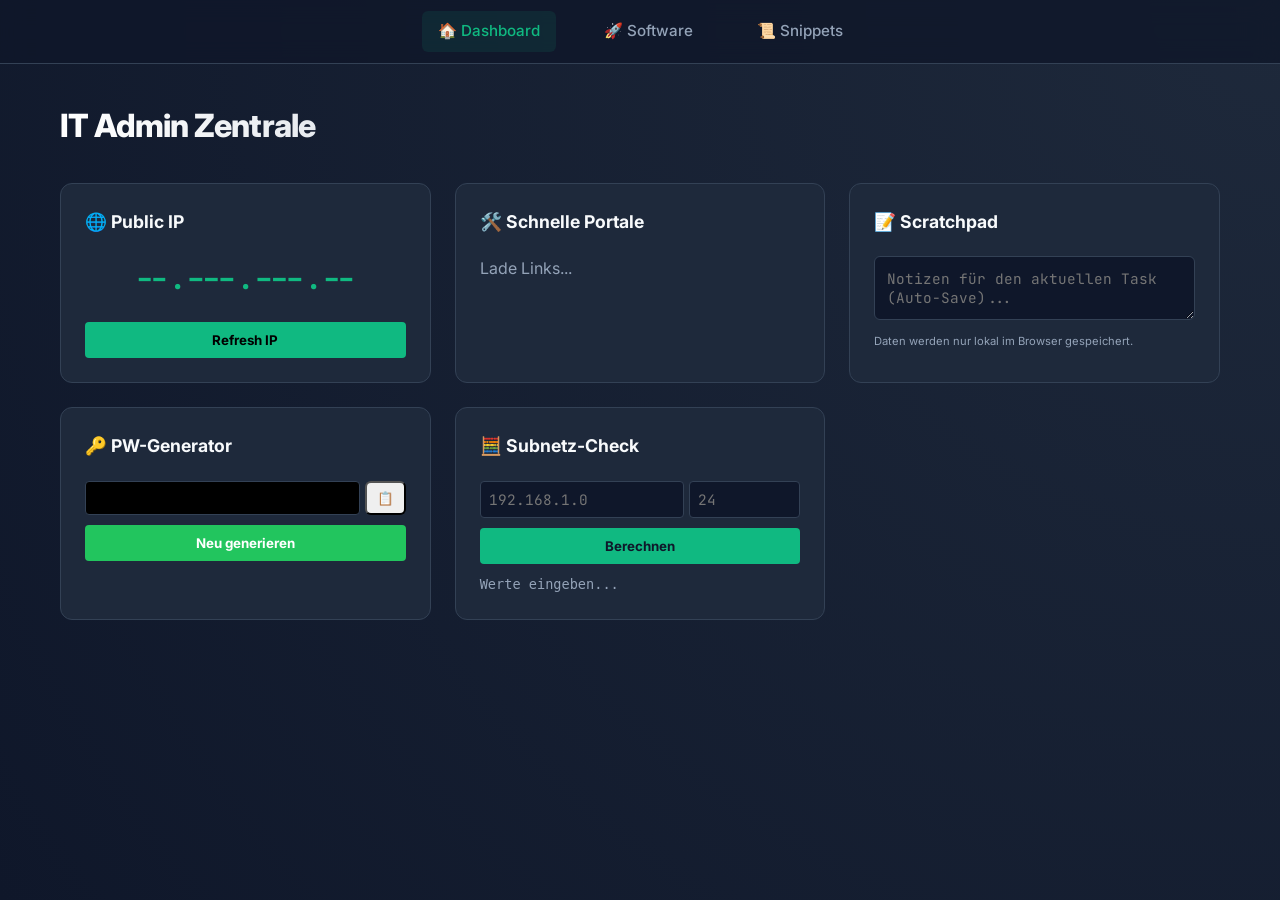
==== index.html @ 4564934d "structure and ui changes" ====
<!DOCTYPE html>
<html lang="de">
<head>
    <meta charset="UTF-8">
    <meta name="viewport" content="width=device-width, initial-scale=1.0">
    <title>Dashboard | codebrib.dev</title>
    <link href="https://fonts.googleapis.com/css2?family=Inter:wght@400;600;800&family=JetBrains+Mono&display=swap" rel="stylesheet">
    <link rel="stylesheet" href="assets/css/style.css">
</head>
<body>
    <div class="container">
        <h1>IT Admin Zentrale</h1>
        
        <div class="grid">
            <div class="card">
                <h2>🌐 Public IP</h2>
                <div id="ip-display" style="font-size: 1.8rem; text-align: center; margin: 20px 0; color: var(--accent); font-family: 'JetBrains Mono', monospace; font-weight: bold;">--.---.---.--</div>
                <button onclick="fetchIP()" style="width:100%; padding:10px; cursor:pointer; background: var(--accent); border:none; border-radius:4px; font-weight:bold;">Refresh IP</button>
            </div>

            <div class="card">
                <h2>🛠️ Schnelle Portale</h2>
                <div id="dashboard-links" class="btn-list">
                    <p style="color: var(--subtext);">Lade Links...</p>
                </div>
            </div>

            <div class="card">
                <h2>📝 Scratchpad</h2>
                <textarea id="scratchpad" placeholder="Notizen für den aktuellen Task (Auto-Save)..."></textarea>
                <p style="font-size: 0.7rem; color: var(--subtext); margin-top: 5px;">Daten werden nur lokal im Browser gespeichert.</p>
            </div>

            <div class="card">
                <h2>🔑 PW-Generator</h2>
                <div style="display: flex; gap: 5px; margin-bottom: 10px;">
                    <input type="text" id="pw-result" readonly 
                        style="flex-grow: 1; background: #000; color: #0f0; border: 1px solid #334155; padding: 8px; border-radius: 4px; font-family: monospace;">
                    <button class="icon-btn" onclick="copyToClipboard(document.getElementById('pw-result').value)" 
                            style="padding: 0 10px; cursor: pointer;">📋</button>
                </div>
                <button onclick="generatePassword()" 
                        style="width: 100%; padding: 10px; background: var(--success); border: none; border-radius: 4px; color: white; font-weight: bold; cursor: pointer;">
                    Neu generieren
                </button>
            </div>

            <div class="card">
                <h2>🧮 Subnetz-Check</h2>
                <div style="display: flex; gap: 5px; margin-bottom: 10px;">
                    <input type="text" id="sub-ip" placeholder="192.168.1.0" 
                        style="flex: 2; background: #0f172a; color: white; border: 1px solid #334155; padding: 8px; border-radius: 4px;">
                    <input type="number" id="sub-cidr" placeholder="24" min="0" max="32"
                        style="flex: 1; background: #0f172a; color: white; border: 1px solid #334155; padding: 8px; border-radius: 4px;">
                </div>
                <button onclick="calculateSubnet()" 
                        style="width: 100%; padding: 10px; background: var(--accent); border: none; border-radius: 4px; color: var(--bg); font-weight: bold; cursor: pointer;">
                    Berechnen
                </button>
                <div id="sub-result" style="margin-top: 10px; font-size: 0.85rem; font-family: monospace; color: var(--subtext);">
                    Werte eingeben...
                </div>
            </div>
        </div>
    </div>

    <script src="assets/js/navigation.js"></script>
    <script src="assets/js/tools.js"></script>
    <script>
        // Lade Dashboard-spezifische Links
        document.addEventListener('DOMContentLoaded', () => loadLinks('dashboard'));
    </script>
</body>
</html>
---- assets/css/style.css ----
:root {
    --bg: #0f172a;
    --card-bg: #1e293b;
    --card-border: #334155;
    --text: #f8fafc;
    --subtext: #94a3b8;
    --accent: #10b981;
    --accent-hover: #34d399;
    --success: #22c55e;
    --danger: #ef4444;
    --nav-bg: rgba(15, 23, 42, 0.8);
    --font-main: 'Inter', -apple-system, BlinkMacSystemFont, "Segoe UI", Roboto, sans-serif;
}

* {
    box-sizing: border-box;
    margin: 0;
    padding: 0;
}

body {
    background-color: var(--bg);
    color: var(--text);
    font-family: var(--font-main);
    line-height: 1.6;
    padding-top: 80px; /* Space for fixed nav */
    background-image: radial-gradient(circle at top right, #1e293b, transparent);
    min-height: 100vh;
}

.container {
    max-width: 1200px;
    margin: 0 auto;
    padding: 20px;
}

h1 {
    font-size: 2rem;
    font-weight: 800;
    margin-bottom: 2rem;
    background: linear-gradient(to right, #fff, var(--subtext));
    -webkit-background-clip: text;
    -webkit-text-fill-color: transparent;
    letter-spacing: -0.025em;
}

/* Navigation */
nav {
    position: fixed;
    top: 0;
    left: 0;
    right: 0;
    height: 64px;
    background: var(--nav-bg);
    backdrop-filter: blur(12px);
    border-bottom: 1px solid var(--card-border);
    display: flex;
    align-items: center;
    justify-content: center;
    gap: 2rem;
    z-index: 1000;
}

nav a {
    color: var(--subtext);
    text-decoration: none;
    font-weight: 500;
    font-size: 0.95rem;
    transition: all 0.2s;
    padding: 0.5rem 1rem;
    border-radius: 6px;
}

nav a:hover {
    color: var(--text);
    background: rgba(255, 255, 255, 0.05);
}

nav a.active {
    color: var(--accent);
    background: rgba(16, 185, 129, 0.1);
}

/* Grid & Cards */
.grid {
    display: grid;
    grid-template-columns: repeat(auto-fill, minmax(320px, 1fr));
    gap: 1.5rem;
}

.card {
    background: var(--card-bg);
    border: 1px solid var(--card-border);
    border-radius: 12px;
    padding: 1.5rem;
    transition: transform 0.2s, border-color 0.2s, box-shadow 0.2s;
}

.card:hover {
    transform: translateY(-4px);
    border-color: var(--accent);
    box-shadow: 0 10px 25px -5px rgba(0, 0, 0, 0.3);
}

.card h2 {
    font-size: 1.1rem;
    margin-bottom: 1.25rem;
    display: flex;
    align-items: center;
    gap: 0.5rem;
    color: var(--text);
}

/* Form Elements */
button {
    font-family: inherit;
    font-weight: 600;
    border-radius: 6px;
    cursor: pointer;
    transition: filter 0.2s;
}

button:active {
    transform: scale(0.98);
}

input, textarea {
    width: 100%;
    background: #0f172a;
    border: 1px solid var(--card-border);
    color: white;
    padding: 0.75rem;
    border-radius: 6px;
    font-family: 'JetBrains Mono', 'Fira Code', monospace;
    font-size: 0.9rem;
}

input:focus {
    outline: none;
    border-color: var(--accent);
}

/* Snippets Specific */
code {
    display: block;
    background: #000;
    color: var(--accent);
    padding: 1rem;
    border-radius: 8px;
    font-family: 'JetBrains Mono', monospace;
    font-size: 0.85rem;
    cursor: pointer;
    position: relative;
    border: 1px solid #1e293b;
    overflow-x: auto;
}

code:hover {
    background: #0a0a0a;
}

/* Tags */
.btn-list a {
    display: block;
    padding: 0.75rem;
    background: #1e293b;
    border: 1px solid var(--card-border);
    margin-bottom: 0.5rem;
    border-radius: 6px;
    color: var(--text);
    text-decoration: none;
    font-size: 0.9rem;
    transition: all 0.2s;
}

.btn-list a:hover {
    background: var(--accent);
    color: var(--bg);
    font-weight: bold;
}
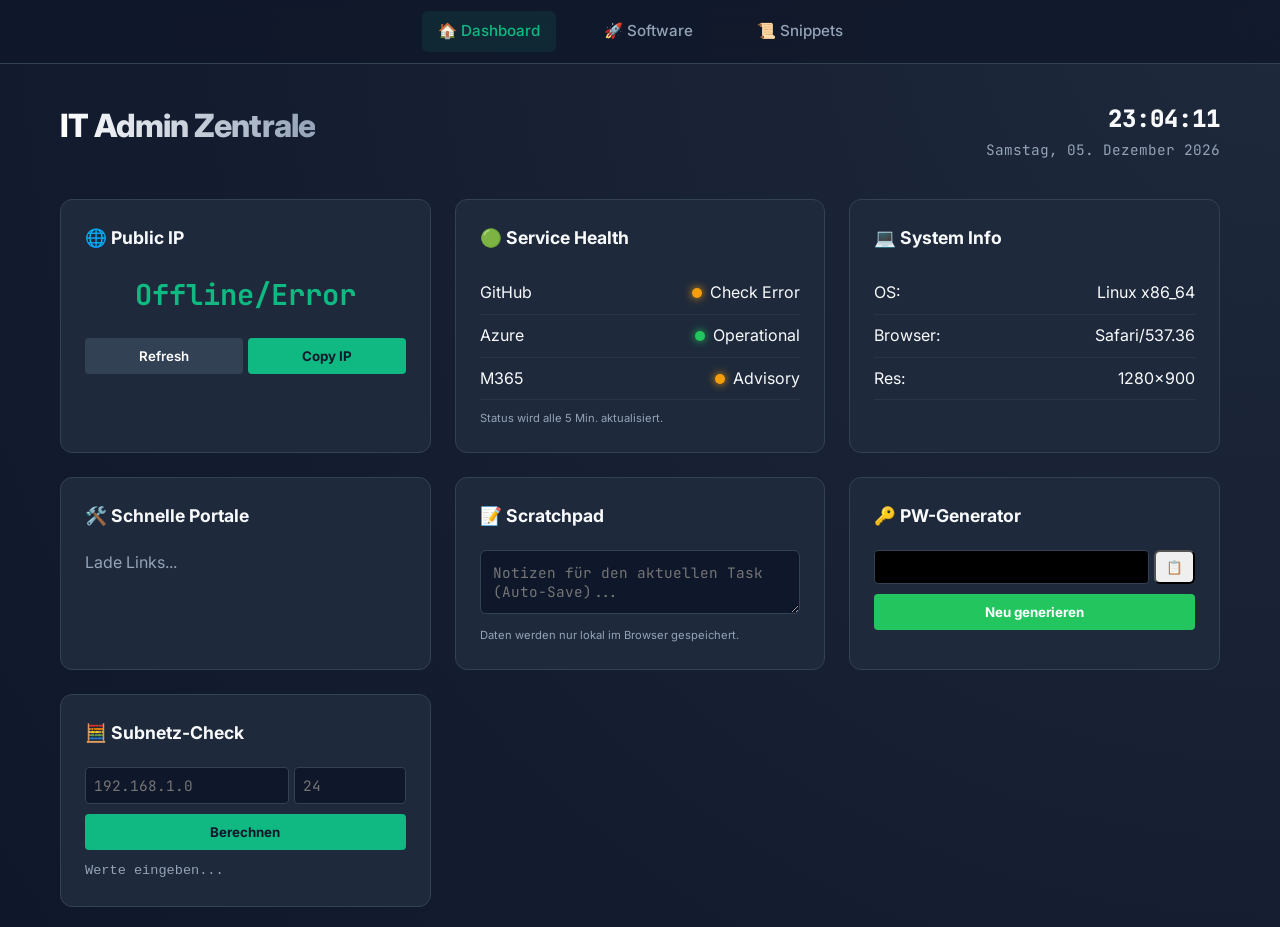
==== commit 33a86ff5: "dashboard more cards and service changes" ====
--- a/index.html
+++ b/index.html
@@ -9,13 +9,39 @@
 </head>
 <body>
     <div class="container">
-        <h1>IT Admin Zentrale</h1>
+        <div class="header-area">
+            <h1>IT Admin Zentrale</h1>
+            <div class="clock-container">
+                <div id="current-time">00:00:00</div>
+                <div id="current-date">Lade Datum...</div>
+            </div>
+        </div>
         
         <div class="grid">
             <div class="card">
                 <h2>🌐 Public IP</h2>
                 <div id="ip-display" style="font-size: 1.8rem; text-align: center; margin: 20px 0; color: var(--accent); font-family: 'JetBrains Mono', monospace; font-weight: bold;">--.---.---.--</div>
-                <button onclick="fetchIP()" style="width:100%; padding:10px; cursor:pointer; background: var(--accent); border:none; border-radius:4px; font-weight:bold;">Refresh IP</button>
+                <div style="display: flex; gap: 5px;">
+                    <button onclick="fetchIP()" style="flex: 1; padding:10px; background: var(--card-border); border:none; border-radius:4px; color: white;">Refresh</button>
+                    <button onclick="copyToClipboard(document.getElementById('ip-display').innerText, event)" style="flex: 1; padding:10px; background: var(--accent); border:none; border-radius:4px; color: var(--bg); font-weight: bold;">Copy IP</button>
+                </div>
+            </div>
+
+            <div class="card">
+                <h2>🟢 Service Health</h2>
+                <div class="status-list">
+                    <div class="status-item"><span>GitHub</span> <span id="github-status"><span class="status-dot online"></span>Operational</span></div>
+                    <div class="status-item"><span>Azure</span> <span><span class="status-dot online"></span>Operational</span></div>
+                    <div class="status-item"><span>M365</span> <span><span class="status-dot warning"></span>Advisory</span></div>
+                </div>
+                <p style="font-size: 0.7rem; color: var(--subtext); margin-top: 10px;">Status wird alle 5 Min. aktualisiert.</p>
+            </div>
+
+            <div class="card">
+                <h2>💻 System Info</h2>
+                <div id="system-info">
+                    <p style="color: var(--subtext);">Erkenne Umgebung...</p>
+                </div>
             </div>
 
             <div class="card">
--- a/assets/css/style.css
+++ b/assets/css/style.css
@@ -44,6 +44,29 @@
     letter-spacing: -0.025em;
 }
 
+.header-area {
+    display: flex;
+    justify-content: space-between;
+    align-items: flex-start;
+    margin-bottom: 1rem;
+}
+
+.clock-container {
+    text-align: right;
+    font-family: 'JetBrains Mono', monospace;
+}
+
+#current-time {
+    font-size: 1.5rem;
+    font-weight: 800;
+    color: var(--text);
+}
+
+#current-date {
+    color: var(--subtext);
+    font-size: 0.9rem;
+}
+
 /* Navigation */
 nav {
     position: fixed;
@@ -138,6 +161,48 @@
 input:focus {
     outline: none;
     border-color: var(--accent);
+}
+
+/* Status Indicators */
+.status-item {
+    display: flex;
+    justify-content: space-between;
+    padding: 8px 0;
+    border-bottom: 1px solid rgba(255,255,255,0.05);
+}
+
+.status-dot {
+    height: 10px;
+    width: 10px;
+    border-radius: 50%;
+    display: inline-block;
+    margin-right: 8px;
+}
+.online { background-color: var(--success); box-shadow: 0 0 8px var(--success); }
+.warning { background-color: #f59e0b; box-shadow: 0 0 8px #f59e0b; }
+
+/* Search Input Specific */
+.search-input {
+    margin-bottom: 1.5rem;
+    padding: 0.85rem 1rem; /* Slightly larger padding */
+    font-size: 1rem;
+    border-radius: 8px;
+    background: var(--card-bg); /* Match card background */
+    border-color: var(--card-border);
+    color: var(--text);
+}
+.search-input::placeholder {
+    color: var(--subtext);
+}
+
+.category-header {
+    grid-column: 1 / -1;
+    font-size: 1.4rem;
+    color: var(--accent);
+    margin-top: 2rem;
+    margin-bottom: 0.5rem;
+    border-bottom: 1px solid var(--card-border);
+    padding-bottom: 0.5rem;
 }
 
 /* Snippets Specific */
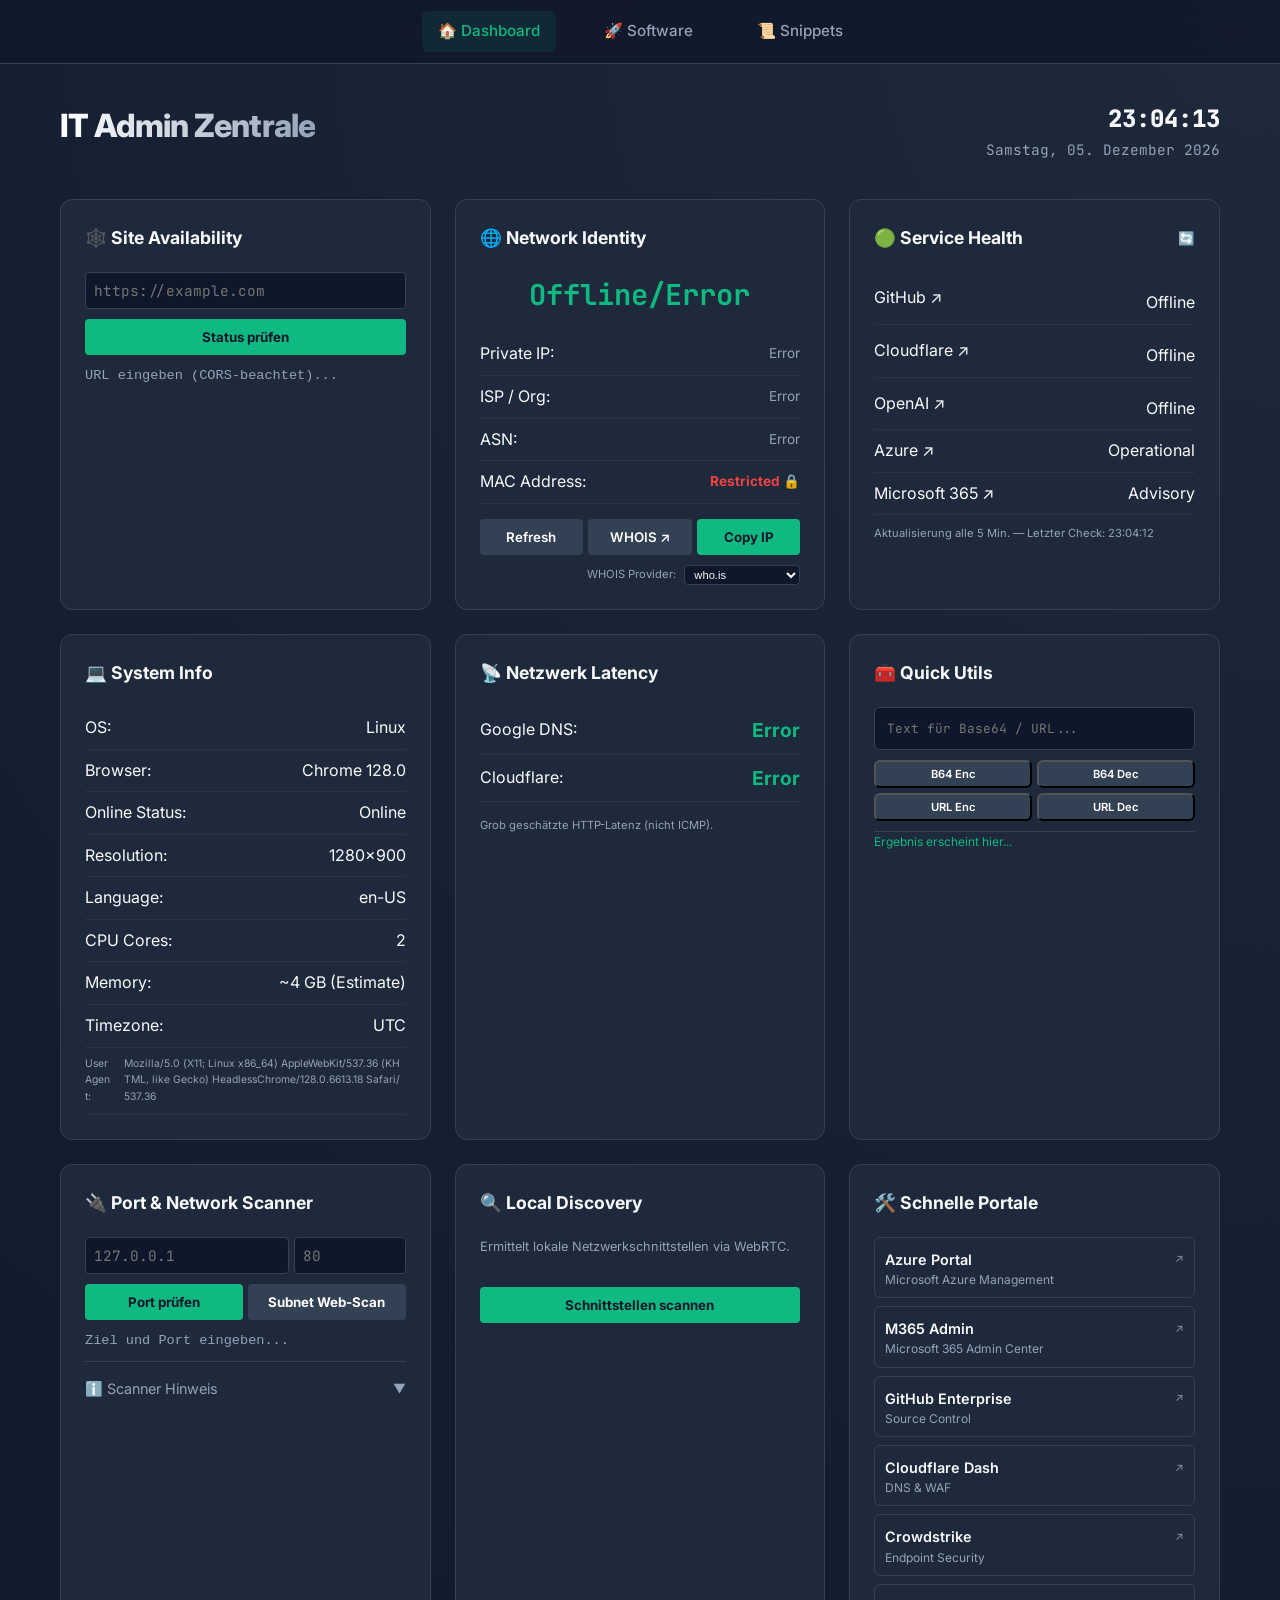
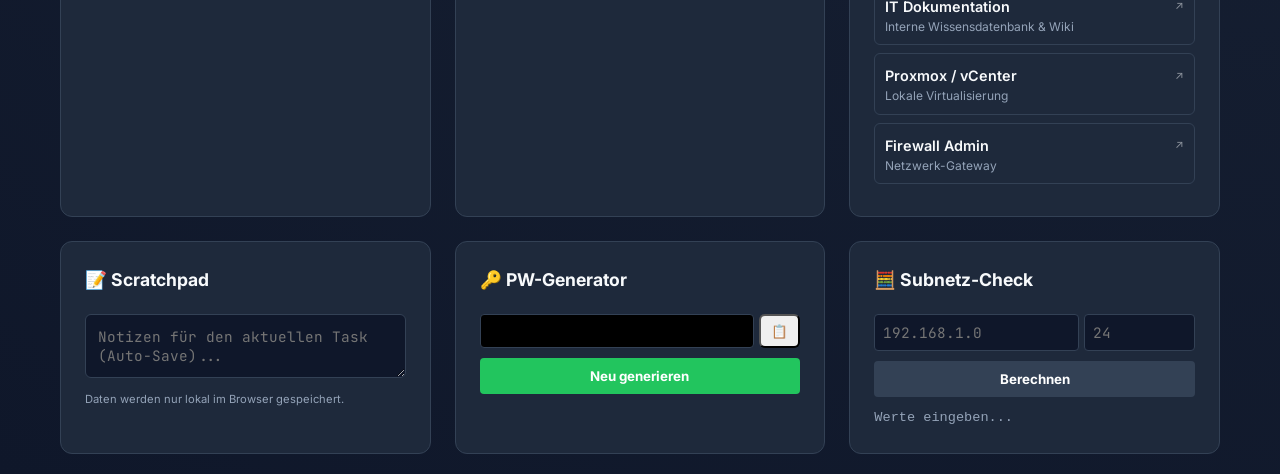
==== commit 75d88857: "more adds" ====
--- a/index.html
+++ b/index.html
@@ -19,22 +19,61 @@
         
         <div class="grid">
             <div class="card">
-                <h2>🌐 Public IP</h2>
-                <div id="ip-display" style="font-size: 1.8rem; text-align: center; margin: 20px 0; color: var(--accent); font-family: 'JetBrains Mono', monospace; font-weight: bold;">--.---.---.--</div>
+                <h2>🕸️ Site Availability</h2>
+                <div style="display: flex; gap: 5px; margin-bottom: 10px;">
+                    <input type="text" id="site-url" placeholder="https://example.com" 
+                        style="flex-grow: 1; background: #0f172a; color: white; border: 1px solid #334155; padding: 8px; border-radius: 4px;">
+                </div>
+                <button onclick="checkSiteStatus()" 
+                        style="width: 100%; padding: 10px; background: var(--accent); border: none; border-radius: 4px; color: var(--bg); font-weight: bold; cursor: pointer;">
+                    Status prüfen
+                </button>
+                <div id="site-result" style="margin-top: 10px; font-size: 0.85rem; font-family: monospace; color: var(--subtext);">
+                    URL eingeben (CORS-beachtet)...
+                </div>
+            </div>
+
+            <div class="card">
+                <h2>🌐 Network Identity</h2>
+                <div id="ip-display" style="font-size: 1.8rem; text-align: center; margin: 15px 0; color: var(--accent); font-family: 'JetBrains Mono', monospace; font-weight: bold;">--.---.---.--</div>
+                
+                <div class="status-list" style="margin-bottom: 15px;">
+                    <div class="status-item"><span>Private IP:</span> <span id="ip-local" style="font-size: 0.85rem; color: var(--subtext);">Lade...</span></div>
+                    <div class="status-item"><span>ISP / Org:</span> <span id="ip-isp" style="font-size: 0.85rem; color: var(--subtext);">Lade...</span></div>
+                    <div class="status-item"><span>ASN:</span> <span id="ip-asn" style="font-size: 0.85rem; color: var(--subtext);">Lade...</span></div>
+                    <div class="status-item"><span>MAC Address:</span> <span title="Browser Security: Web-Apps haben keinen Zugriff auf Hardware-MAC-Adressen, um Tracking zu verhindern." style="cursor: help; font-size: 0.85rem; color: var(--danger); font-weight: bold;">Restricted 🔒</span></div>
+                </div>
+
                 <div style="display: flex; gap: 5px;">
-                    <button onclick="fetchIP()" style="flex: 1; padding:10px; background: var(--card-border); border:none; border-radius:4px; color: white;">Refresh</button>
+                    <button onclick="fetchIP()" style="flex: 1; padding:10px; background: var(--card-border); border:none; border-radius:4px; color: white; cursor: pointer;">Refresh</button>
+                    <button id="whois-link" onclick="openWhois()" style="flex: 1; padding:10px; background: var(--card-border); border:none; border-radius:4px; color: white; cursor: pointer;">WHOIS ↗</button>
                     <button onclick="copyToClipboard(document.getElementById('ip-display').innerText, event)" style="flex: 1; padding:10px; background: var(--accent); border:none; border-radius:4px; color: var(--bg); font-weight: bold;">Copy IP</button>
                 </div>
-            </div>
-
-            <div class="card">
-                <h2>🟢 Service Health</h2>
+                <div style="margin-top: 10px; display: flex; justify-content: flex-end; align-items: center; gap: 8px;">
+                    <span style="font-size: 0.7rem; color: var(--subtext);">WHOIS Provider:</span>
+                    <select id="whois-provider" style="background: var(--bg); color: var(--text); border: 1px solid var(--card-border); border-radius: 4px; font-size: 0.7rem; cursor: pointer; padding: 2px 5px;">
+                        <option value="https://who.is/whois-ip/">who.is</option>
+                        <option value="https://ipinfo.io/">ipinfo.io (IP only)</option>
+                    </select>
+                </div>
+            </div>
+
+            <div class="card">
+                <div style="display: flex; justify-content: space-between; align-items: center; margin-bottom: 1.25rem;">
+                    <h2 style="margin-bottom: 0;">🟢 Service Health</h2>
+                    <button onclick="fetchServiceStatus()" class="refresh-btn" title="Refresh Status">🔄</button>
+                </div>
+                <div id="health-progress-container" class="progress-container">
+                    <div id="health-progress-bar" class="progress-bar"></div>
+                </div>
                 <div class="status-list">
-                    <div class="status-item"><span>GitHub</span> <span id="github-status"><span class="status-dot online"></span>Operational</span></div>
-                    <div class="status-item"><span>Azure</span> <span><span class="status-dot online"></span>Operational</span></div>
-                    <div class="status-item"><span>M365</span> <span><span class="status-dot warning"></span>Advisory</span></div>
-                </div>
-                <p style="font-size: 0.7rem; color: var(--subtext); margin-top: 10px;">Status wird alle 5 Min. aktualisiert.</p>
+                    <div class="status-item"><a href="https://www.githubstatus.com/" target="_blank">GitHub ↗</a> <span id="github-status"><span class="status-dot online"></span>Operational</span></div>
+                    <div class="status-item"><a href="https://www.cloudflarestatus.com/" target="_blank">Cloudflare ↗</a> <span id="cloudflare-status"><span class="status-dot online"></span>Operational</span></div>
+                    <div class="status-item"><a href="https://status.openai.com/" target="_blank">OpenAI ↗</a> <span id="openai-status"><span class="status-dot online"></span>Operational</span></div>
+                    <div class="status-item"><a href="https://azure.status.microsoft/" target="_blank">Azure ↗</a> <span><span class="status-dot online"></span>Operational</span></div>
+                    <div class="status-item"><a href="https://status.office.com/" target="_blank">Microsoft 365 ↗</a> <span><span class="status-dot warning"></span>Advisory</span></div>
+                </div>
+                <p style="font-size: 0.7rem; color: var(--subtext); margin-top: 10px;">Aktualisierung alle 5 Min. — Letzter Check: <span id="last-service-check">--:--:--</span></p>
             </div>
 
             <div class="card">
@@ -42,6 +81,74 @@
                 <div id="system-info">
                     <p style="color: var(--subtext);">Erkenne Umgebung...</p>
                 </div>
+            </div>
+
+            <div class="card">
+                <h2>📡 Netzwerk Latency</h2>
+                <div style="text-align: center; margin: 15px 0;">
+                    <div id="ping-google" class="status-item"><span>Google DNS:</span> <span class="latency-value">-- ms</span></div>
+                    <div id="ping-cloudflare" class="status-item"><span>Cloudflare:</span> <span class="latency-value">-- ms</span></div>
+                </div>
+                <p style="font-size: 0.7rem; color: var(--subtext);">Grob geschätzte HTTP-Latenz (nicht ICMP).</p>
+            </div>
+
+            <div class="card">
+                <h2>🧰 Quick Utils</h2>
+                <div class="util-box">
+                    <input type="text" id="util-input" placeholder="Text für Base64 / URL..." style="font-size: 0.8rem;">
+                    <div style="display: grid; grid-template-columns: 1fr 1fr; gap: 5px;">
+                        <button onclick="handleUtil('b64-enc')" style="padding: 5px; background: var(--card-border); color: white; font-size: 0.7rem;">B64 Enc</button>
+                        <button onclick="handleUtil('b64-dec')" style="padding: 5px; background: var(--card-border); color: white; font-size: 0.7rem;">B64 Dec</button>
+                        <button onclick="handleUtil('url-enc')" style="padding: 5px; background: var(--card-border); color: white; font-size: 0.7rem;">URL Enc</button>
+                        <button onclick="handleUtil('url-dec')" style="padding: 5px; background: var(--card-border); color: white; font-size: 0.7rem;">URL Dec</button>
+                    </div>
+                    <div id="util-output" style="font-size: 0.75rem; color: var(--accent); word-break: break-all; min-height: 1.2em; border-top: 1px solid var(--card-border); pt: 5px;">
+                        Ergebnis erscheint hier...
+                    </div>
+                </div>
+            </div>
+
+            <div class="card">
+                <h2>🔌 Port & Network Scanner</h2>
+                <div style="display: flex; gap: 5px; margin-bottom: 10px;">
+                    <input type="text" id="port-ip" placeholder="127.0.0.1" 
+                        style="flex: 2; background: #0f172a; color: white; border: 1px solid #334155; padding: 8px; border-radius: 4px;">
+                    <input type="number" id="port-num" placeholder="80" 
+                        style="flex: 1; background: #0f172a; color: white; border: 1px solid #334155; padding: 8px; border-radius: 4px;">
+                </div>
+                <div style="display: flex; gap: 5px; margin-bottom: 10px;">
+                    <button onclick="checkPort()" 
+                            style="flex: 1; padding: 10px; background: var(--accent); border: none; border-radius: 4px; color: var(--bg); font-weight: bold; cursor: pointer;">
+                        Port prüfen
+                    </button>
+                    <button onclick="scanSubnetForWeb()" 
+                            title="Scant das unten definierte Subnetz auf Port 80/443"
+                            style="flex: 1; padding: 10px; background: var(--card-border); border: none; border-radius: 4px; color: white; font-weight: bold; cursor: pointer;">
+                        Subnet Web-Scan
+                    </button>
+                </div>
+                <div id="port-result" style="font-size: 0.85rem; font-family: monospace; color: var(--subtext);">
+                    Ziel und Port eingeben...
+                </div>
+                <div class="disclaimer-container" style="margin-top: 10px;">
+                    <span class="disclaimer-toggle" onclick="toggleDisclaimer(this)">
+                        <span style="font-size: 0.9rem;">ℹ️ Scanner Hinweis</span> <span class="toggle-arrow">▼</span>
+                    </span>
+                    <div id="scanner-disclaimer-text" class="disclaimer-text">
+                        The Solution: To get a real network scanner, you would ideally run this dashboard locally (e.g., open the index.html file directly in your browser using file:// or run it from a local http:// server). In a local context, the fetch with no-cors logic becomes much more accurate.
+                    </div>
+                </div>
+            </div>
+
+            <div class="card">
+                <h2>🔍 Local Discovery</h2>
+                <div id="local-ip-list" style="margin-bottom: 10px; min-height: 40px;">
+                    <p style="color: var(--subtext); font-size: 0.8rem;">Ermittelt lokale Netzwerkschnittstellen via WebRTC.</p>
+                </div>
+                <button onclick="scanLocalNetwork()" 
+                        style="width: 100%; padding: 10px; background: var(--accent); border: none; border-radius: 4px; color: var(--bg); font-weight: bold; cursor: pointer;">
+                    Schnittstellen scannen
+                </button>
             </div>
 
             <div class="card">
@@ -80,13 +187,14 @@
                         style="flex: 1; background: #0f172a; color: white; border: 1px solid #334155; padding: 8px; border-radius: 4px;">
                 </div>
                 <button onclick="calculateSubnet()" 
-                        style="width: 100%; padding: 10px; background: var(--accent); border: none; border-radius: 4px; color: var(--bg); font-weight: bold; cursor: pointer;">
+                        style="width: 100%; padding: 10px; background: var(--card-border); border: none; border-radius: 4px; color: white; font-weight: bold; cursor: pointer;">
                     Berechnen
                 </button>
                 <div id="sub-result" style="margin-top: 10px; font-size: 0.85rem; font-family: monospace; color: var(--subtext);">
                     Werte eingeben...
                 </div>
             </div>
+            <div id="subnet-scan-results" class="card scan-grid" style="display: none; grid-column: 1 / -1;"></div>
         </div>
     </div>
 
--- a/assets/css/style.css
+++ b/assets/css/style.css
@@ -117,12 +117,17 @@
     border-radius: 12px;
     padding: 1.5rem;
     transition: transform 0.2s, border-color 0.2s, box-shadow 0.2s;
+    max-width: 100%;
+    min-width: 0; /* Important: Prevents content from expanding the card beyond grid width */
+    word-wrap: break-word;
+    overflow-wrap: break-word;
 }
 
 .card:hover {
     transform: translateY(-4px);
     border-color: var(--accent);
     box-shadow: 0 10px 25px -5px rgba(0, 0, 0, 0.3);
+    border-bottom: 1px solid rgba(255,255,255,0.05);
 }
 
 .card h2 {
@@ -167,8 +172,35 @@
 .status-item {
     display: flex;
     justify-content: space-between;
+    align-items: center;
+    gap: 0.75rem;
     padding: 8px 0;
     border-bottom: 1px solid rgba(255,255,255,0.05);
+    min-width: 0;
+}
+
+.status-item a {
+    flex: 1;
+    color: var(--text);
+    text-decoration: none;
+    transition: color 0.2s;
+    white-space: nowrap;
+    overflow: hidden;
+    text-overflow: ellipsis;
+}
+
+.status-item > span[id] {
+    flex: 1;
+    display: flex;
+    flex-direction: column;
+    align-items: flex-end;
+    text-align: right;
+    min-width: 0;
+    overflow: hidden;
+}
+
+.status-item a:hover {
+    color: var(--accent);
 }
 
 .status-dot {
@@ -177,9 +209,44 @@
     border-radius: 50%;
     display: inline-block;
     margin-right: 8px;
-}
-.online { background-color: var(--success); box-shadow: 0 0 8px var(--success); }
-.warning { background-color: #f59e0b; box-shadow: 0 0 8px #f59e0b; }
+    flex-shrink: 0;
+}
+
+.incident-title {
+    font-size: 0.65rem;
+    color: var(--subtext);
+    margin-top: 2px;
+    max-width: 100%;
+    overflow: hidden;
+    text-overflow: ellipsis;
+    white-space: nowrap;
+}
+
+/* Progress Bar */
+.progress-container {
+    height: 2px;
+    width: 100%;
+    background: var(--card-border);
+    margin-bottom: 15px;
+    overflow: hidden;
+    border-radius: 2px;
+    display: none;
+}
+
+.progress-bar {
+    height: 100%;
+    width: 0%;
+    background: var(--accent);
+    transition: width 0.3s ease;
+}
+
+.refresh-btn {
+    background: none;
+    border: none;
+    color: var(--subtext);
+    cursor: pointer;
+    transition: color 0.2s, transform 0.5s;
+}
 
 /* Search Input Specific */
 .search-input {
@@ -193,6 +260,95 @@
 }
 .search-input::placeholder {
     color: var(--subtext);
+}
+
+.latency-value {
+    font-size: 1.2rem;
+    font-weight: bold;
+    color: var(--accent);
+}
+
+.util-box {
+    display: flex;
+    flex-direction: column;
+    gap: 10px;
+}
+
+.copy-btn {
+    background: #1e293b;
+    border: 1px solid var(--card-border);
+    color: var(--text);
+    padding: 0 12px;
+    border-radius: 6px;
+    cursor: pointer;
+    transition: all 0.2s;
+    display: flex;
+    align-items: center;
+    justify-content: center;
+    font-size: 0.9rem;
+}
+
+.copy-btn:hover {
+    background: var(--accent);
+    color: var(--bg);
+}
+
+.disclaimer-container {
+    margin-top: 10px;
+    border-top: 1px solid var(--card-border);
+    padding-top: 10px;
+}
+
+.disclaimer-toggle {
+    cursor: pointer;
+    color: var(--subtext);
+    font-size: 0.8rem;
+    display: flex;
+    align-items: center;
+    justify-content: space-between;
+    padding: 5px 0;
+    transition: color 0.2s;
+}
+
+.disclaimer-toggle:hover {
+    color: var(--text);
+}
+
+.toggle-arrow {
+    display: inline-block;
+    margin-left: 5px;
+    transition: transform 0.2s ease-in-out;
+}
+
+.toggle-arrow.rotated {
+    transform: rotate(180deg);
+}
+
+.disclaimer-text {
+    font-size: 0.7rem;
+    color: var(--subtext);
+    line-height: 1.4;
+    max-height: 0; /* Start hidden */
+    overflow: hidden;
+    transition: max-height 0.3s ease-out, opacity 0.3s ease-out;
+    opacity: 0; /* Start invisible */
+}
+
+.disclaimer-text.expanded {
+    max-height: 200px; /* Sufficient height for the text */
+    opacity: 1;
+}
+
+.scan-grid {
+    display: grid;
+    grid-template-columns: repeat(auto-fill, minmax(60px, 1fr));
+    gap: 4px;
+    margin-top: 10px;
+    max-height: 200px;
+    overflow-y: auto;
+    padding: 5px;
+    background: rgba(0,0,0,0.2);
+    border-radius: 4px;
 }
 
 .category-header {
@@ -225,6 +381,10 @@
 }
 
 /* Tags */
+.btn-list div[style*="display: flex"] {
+    min-width: 0;
+}
+
 .btn-list a {
     display: block;
     padding: 0.75rem;
@@ -236,6 +396,14 @@
     text-decoration: none;
     font-size: 0.9rem;
     transition: all 0.2s;
+    min-width: 0; /* Critical for truncation in flex */
+    overflow: hidden;
+}
+
+.btn-list a span {
+    overflow: hidden;
+    text-overflow: ellipsis;
+    white-space: nowrap;
 }
 
 .btn-list a:hover {
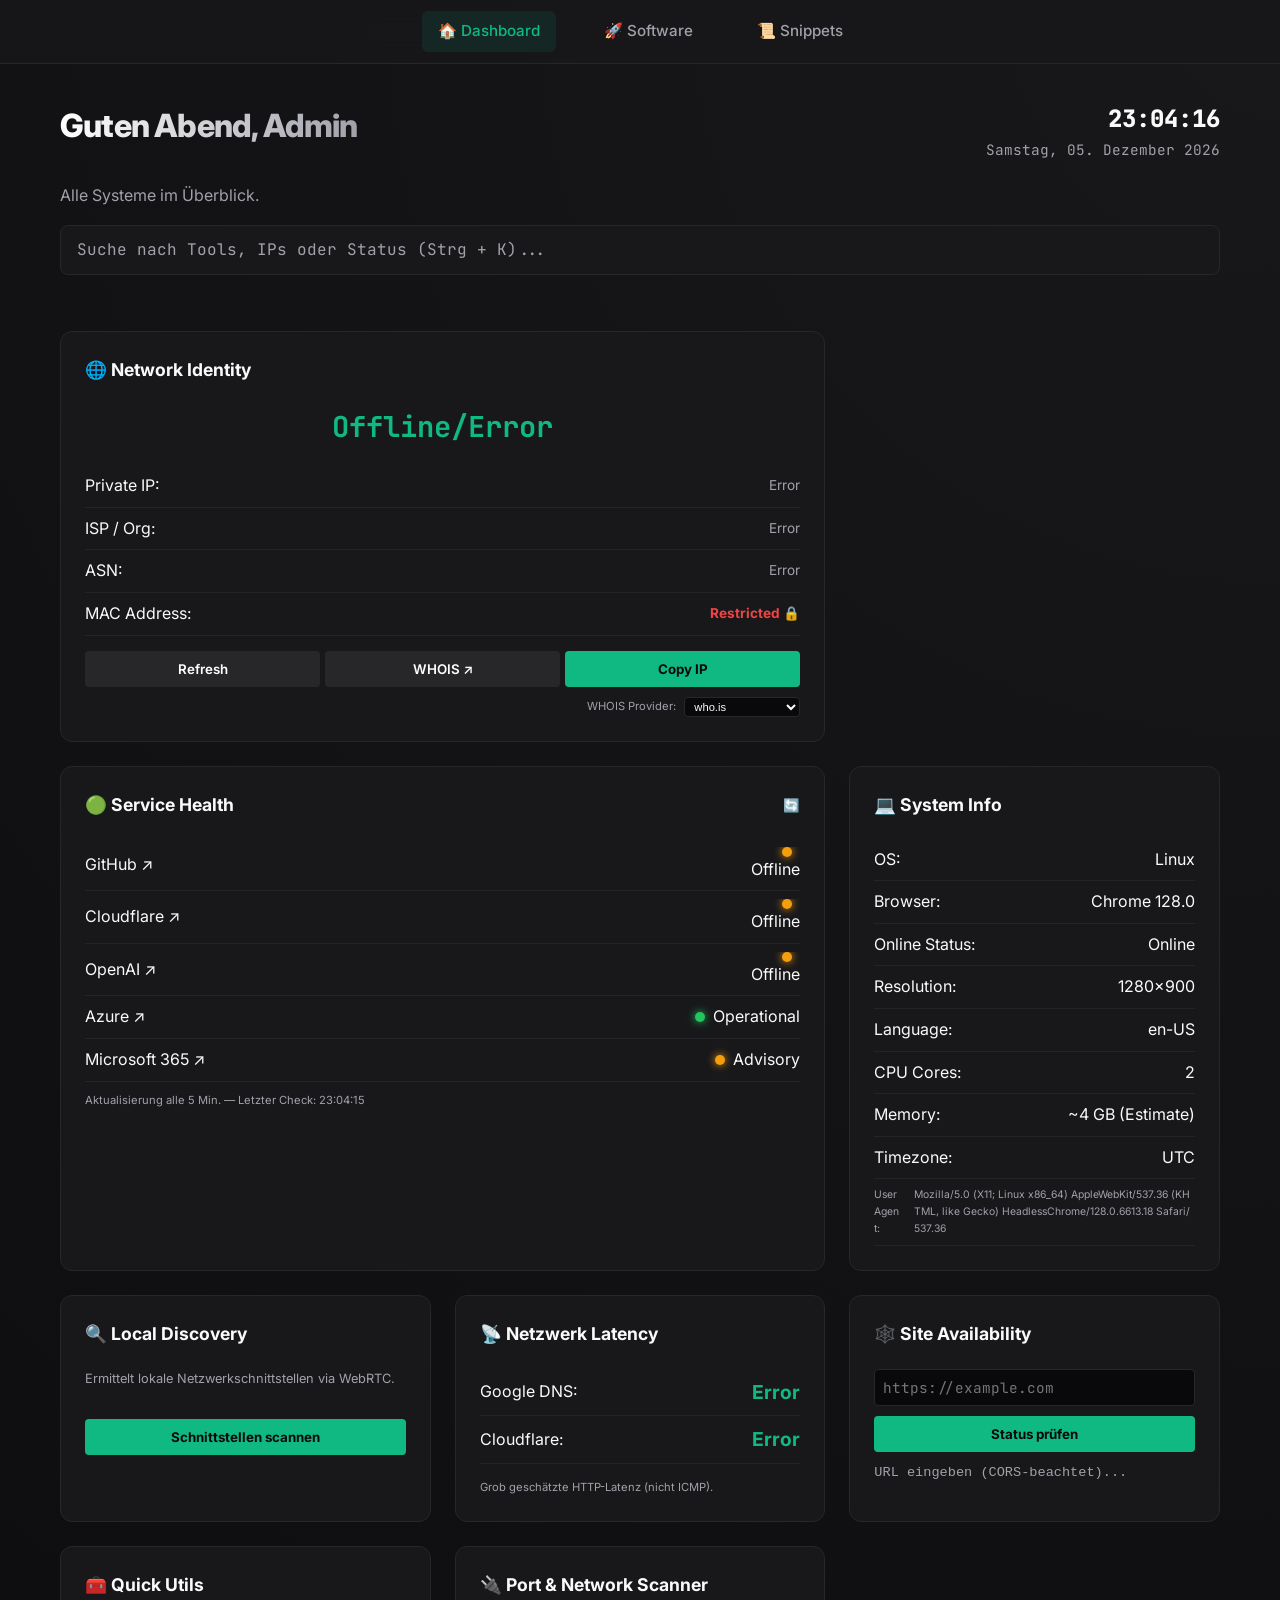
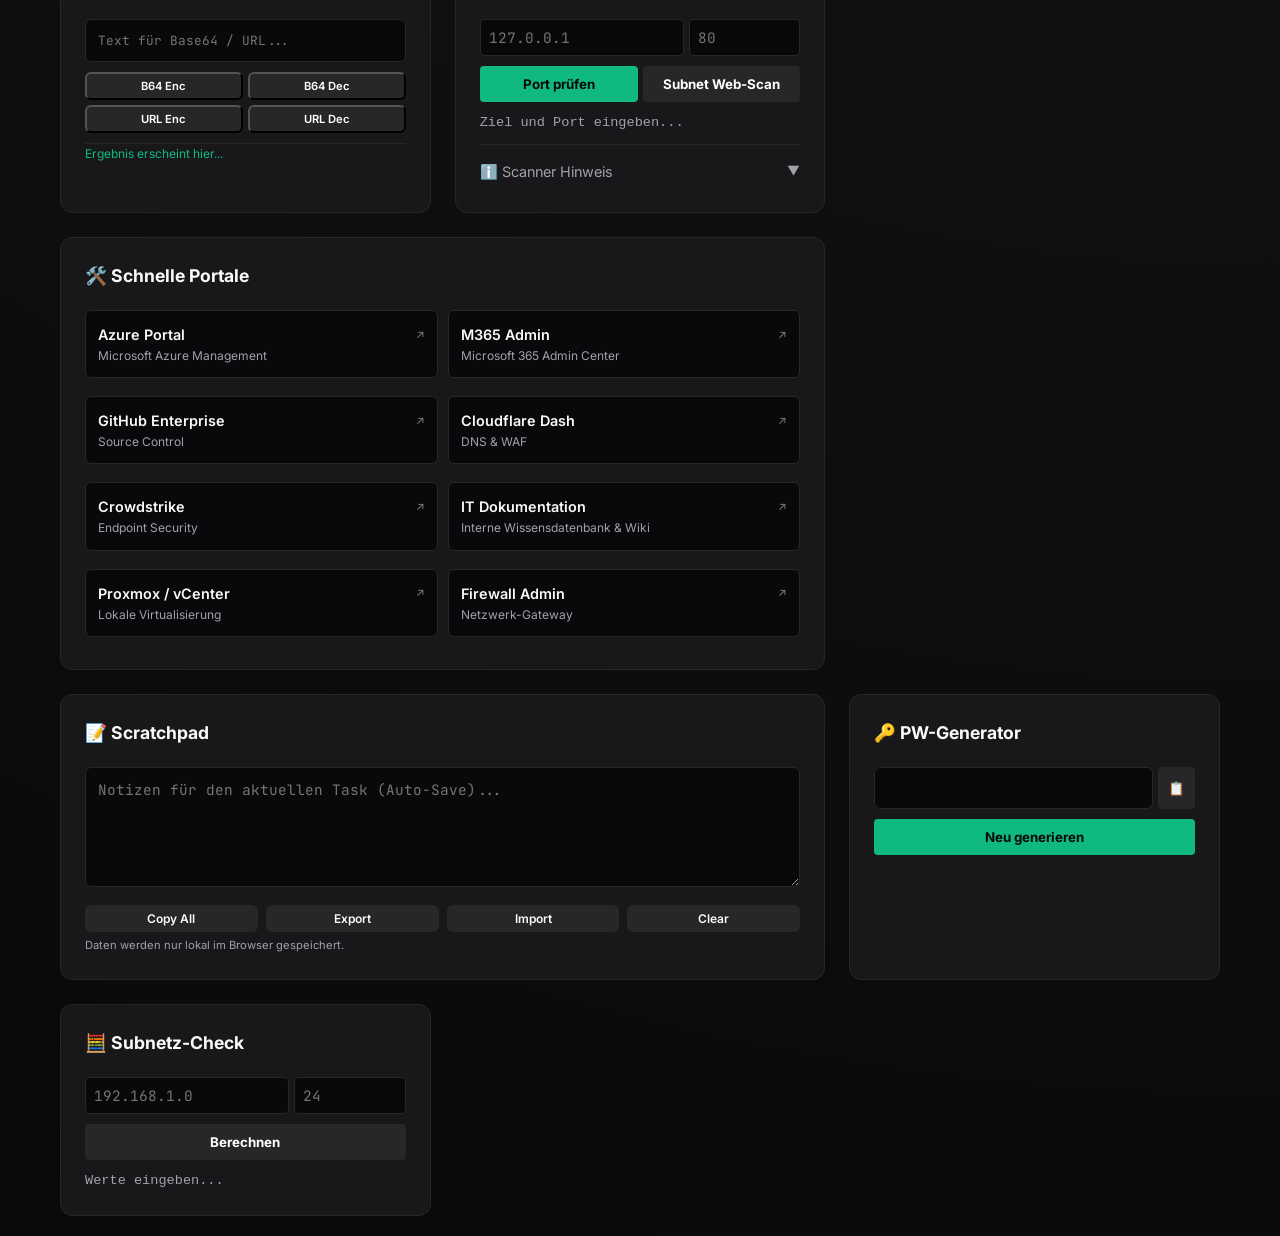
==== commit d675922e: "ui improvements" ====
--- a/index.html
+++ b/index.html
@@ -6,34 +6,62 @@
     <title>Dashboard | codebrib.dev</title>
     <link href="https://fonts.googleapis.com/css2?family=Inter:wght@400;600;800&family=JetBrains+Mono&display=swap" rel="stylesheet">
     <link rel="stylesheet" href="assets/css/style.css">
+    <style>
+        /* Welcome Overlay Styles */
+        #welcome-overlay {
+            position: fixed;
+            top: 0; left: 0; width: 100%; height: 100%;
+            background: var(--bg);
+            display: flex; flex-direction: column; justify-content: center; align-items: center;
+            z-index: 10000;
+            transition: opacity 0.8s cubic-bezier(0.4, 0, 0.2, 1), visibility 0.8s;
+        }
+        #welcome-overlay.hidden {
+            opacity: 0;
+            visibility: hidden;
+        }
+        .loader-brand {
+            font-size: 2.5rem;
+            font-weight: 800;
+            color: var(--accent);
+            margin-bottom: 1rem;
+            letter-spacing: -1px;
+            animation: pulse 2s infinite;
+        }
+        @keyframes pulse {
+            0%, 100% { transform: scale(1); opacity: 1; }
+            50% { transform: scale(1.05); opacity: 0.8; }
+        }
+    </style>
 </head>
 <body>
+    <div id="welcome-overlay">
+        <div class="loader-brand">codecrib.dev</div>
+        <p style="color: var(--subtext); font-size: 0.9rem;">Initialisiere Kontrollzentrum...</p>
+    </div>
+
+    <div id="notification-container"></div>
+
     <div class="container">
         <div class="header-area">
-            <h1>IT Admin Zentrale</h1>
+            <div>
+                <h1 id="welcome-greeting">IT Admin Zentrale</h1>
+                <p style="color: var(--subtext); margin-top: 5px;">Alle Systeme im Überblick.</p>
+            </div>
             <div class="clock-container">
                 <div id="current-time">00:00:00</div>
                 <div id="current-date">Lade Datum...</div>
             </div>
         </div>
         
-        <div class="grid">
-            <div class="card">
-                <h2>🕸️ Site Availability</h2>
-                <div style="display: flex; gap: 5px; margin-bottom: 10px;">
-                    <input type="text" id="site-url" placeholder="https://example.com" 
-                        style="flex-grow: 1; background: #0f172a; color: white; border: 1px solid #334155; padding: 8px; border-radius: 4px;">
-                </div>
-                <button onclick="checkSiteStatus()" 
-                        style="width: 100%; padding: 10px; background: var(--accent); border: none; border-radius: 4px; color: var(--bg); font-weight: bold; cursor: pointer;">
-                    Status prüfen
-                </button>
-                <div id="site-result" style="margin-top: 10px; font-size: 0.85rem; font-family: monospace; color: var(--subtext);">
-                    URL eingeben (CORS-beachtet)...
-                </div>
-            </div>
-
-            <div class="card">
+        <div class="search-container" style="margin-bottom: 2rem;">
+            <input type="text" id="global-search" 
+                   placeholder="Suche nach Tools, IPs oder Status (Strg + K)..." 
+                   oninput="filterDashboard()" class="search-input">
+        </div>
+
+        <div class="grid" id="dashboard-grid">
+            <div class="card hero" data-search-keywords="ip, network, netzwerk, identity, whois, public, private, isp, asn">
                 <h2>🌐 Network Identity</h2>
                 <div id="ip-display" style="font-size: 1.8rem; text-align: center; margin: 15px 0; color: var(--accent); font-family: 'JetBrains Mono', monospace; font-weight: bold;">--.---.---.--</div>
                 
@@ -58,7 +86,7 @@
                 </div>
             </div>
 
-            <div class="card">
+            <div class="card hero" data-search-keywords="status, health, gesundheit, github, cloudflare, openai, azure, microsoft">
                 <div style="display: flex; justify-content: space-between; align-items: center; margin-bottom: 1.25rem;">
                     <h2 style="margin-bottom: 0;">🟢 Service Health</h2>
                     <button onclick="fetchServiceStatus()" class="refresh-btn" title="Refresh Status">🔄</button>
@@ -76,14 +104,25 @@
                 <p style="font-size: 0.7rem; color: var(--subtext); margin-top: 10px;">Aktualisierung alle 5 Min. — Letzter Check: <span id="last-service-check">--:--:--</span></p>
             </div>
 
-            <div class="card">
+            <div class="card" data-search-keywords="system, info, os, browser, resolution, memory, cpu, cores, user agent">
                 <h2>💻 System Info</h2>
                 <div id="system-info">
                     <p style="color: var(--subtext);">Erkenne Umgebung...</p>
                 </div>
             </div>
 
-            <div class="card">
+            <div class="card" data-search-keywords="local, discovery, network, netzwerk, webrtc, ip, interface">
+                <h2>🔍 Local Discovery</h2>
+                <div id="local-ip-list" style="margin-bottom: 10px; min-height: 40px;">
+                    <p style="color: var(--subtext); font-size: 0.8rem;">Ermittelt lokale Netzwerkschnittstellen via WebRTC.</p>
+                </div>
+                <button onclick="scanLocalNetwork()" 
+                        style="width: 100%; padding: 10px; background: var(--accent); border: none; border-radius: 4px; color: var(--bg); font-weight: bold; cursor: pointer;">
+                    Schnittstellen scannen
+                </button>
+            </div>
+
+            <div class="card" data-search-keywords="latency, latenz, ping, google, cloudflare">
                 <h2>📡 Netzwerk Latency</h2>
                 <div style="text-align: center; margin: 15px 0;">
                     <div id="ping-google" class="status-item"><span>Google DNS:</span> <span class="latency-value">-- ms</span></div>
@@ -92,7 +131,22 @@
                 <p style="font-size: 0.7rem; color: var(--subtext);">Grob geschätzte HTTP-Latenz (nicht ICMP).</p>
             </div>
 
-            <div class="card">
+            <div class="card" data-search-keywords="site, website, availability, erreichbarkeit, url, check">
+                <h2>🕸️ Site Availability</h2>
+                <div style="display: flex; gap: 5px; margin-bottom: 10px;">
+                    <input type="text" id="site-url" placeholder="https://example.com" 
+                        style="flex-grow: 1; background: var(--bg); color: white; border: 1px solid var(--card-border); padding: 8px; border-radius: 4px;">
+                </div>
+                <button onclick="checkSiteStatus()" 
+                        style="width: 100%; padding: 10px; background: var(--accent); border: none; border-radius: 4px; color: var(--bg); font-weight: bold; cursor: pointer;">
+                    Status prüfen
+                </button>
+                <div id="site-result" style="margin-top: 10px; font-size: 0.85rem; font-family: monospace; color: var(--subtext);">
+                    URL eingeben (CORS-beachtet)...
+                </div>
+            </div>
+
+            <div class="card" data-search-keywords="utils, utilities, tools, werkzeuge, base64, b64, url, encode, decode">
                 <h2>🧰 Quick Utils</h2>
                 <div class="util-box">
                     <input type="text" id="util-input" placeholder="Text für Base64 / URL..." style="font-size: 0.8rem;">
@@ -108,13 +162,13 @@
                 </div>
             </div>
 
-            <div class="card">
+            <div class="card" data-search-keywords="port, network, scanner, scan, subnet, netzwerk, ip, check">
                 <h2>🔌 Port & Network Scanner</h2>
                 <div style="display: flex; gap: 5px; margin-bottom: 10px;">
                     <input type="text" id="port-ip" placeholder="127.0.0.1" 
-                        style="flex: 2; background: #0f172a; color: white; border: 1px solid #334155; padding: 8px; border-radius: 4px;">
+                        style="flex: 2; background: var(--bg); color: white; border: 1px solid var(--card-border); padding: 8px; border-radius: 4px;">
                     <input type="number" id="port-num" placeholder="80" 
-                        style="flex: 1; background: #0f172a; color: white; border: 1px solid #334155; padding: 8px; border-radius: 4px;">
+                        style="flex: 1; background: var(--bg); color: white; border: 1px solid var(--card-border); padding: 8px; border-radius: 4px;">
                 </div>
                 <div style="display: flex; gap: 5px; margin-bottom: 10px;">
                     <button onclick="checkPort()" 
@@ -140,51 +194,47 @@
                 </div>
             </div>
 
-            <div class="card">
-                <h2>🔍 Local Discovery</h2>
-                <div id="local-ip-list" style="margin-bottom: 10px; min-height: 40px;">
-                    <p style="color: var(--subtext); font-size: 0.8rem;">Ermittelt lokale Netzwerkschnittstellen via WebRTC.</p>
-                </div>
-                <button onclick="scanLocalNetwork()" 
+            <div class="card hero" data-search-keywords="links, portals, portale, dashboard">
+                <h2>🛠️ Schnelle Portale</h2>
+                <div id="dashboard-links" class="btn-list grid-layout">
+                    <p style="color: var(--subtext);">Lade Links...</p>
+                </div>
+            </div>
+
+            <div class="card hero" data-search-keywords="scratchpad, notes, notizen, notepad, text">
+                <h2>📝 Scratchpad</h2>
+                <textarea id="scratchpad" placeholder="Notizen für den aktuellen Task (Auto-Save)..." style="min-height: 120px;"></textarea>
+                <div class="scratchpad-controls">
+                    <button class="scratchpad-btn" onclick="copyToClipboard(document.getElementById('scratchpad').value, event)">Copy All</button>
+                    <button class="scratchpad-btn" onclick="exportScratchpad()">Export</button>
+                    <button class="scratchpad-btn" onclick="document.getElementById('import-file').click()">Import</button>
+                    <input type="file" id="import-file" style="display:none" onchange="importScratchpad(event)">
+                    <button class="scratchpad-btn" onclick="clearScratchpad()">Clear</button>
+                </div>
+                <p style="font-size: 0.7rem; color: var(--subtext); margin-top: 5px;">Daten werden nur lokal im Browser gespeichert.</p>
+            </div>
+
+            <div class="card" data-search-keywords="password, passwort, generator, pw">
+                <h2>🔑 PW-Generator</h2>
+                <div style="display: flex; gap: 5px; margin-bottom: 10px;">
+                    <input type="text" id="pw-result" readonly 
+                        style="flex-grow: 1; color: var(--accent); font-family: monospace;">
+                    <button class="icon-btn" onclick="copyToClipboard(document.getElementById('pw-result').value)" 
+                            style="padding: 0 10px; cursor: pointer; background: var(--card-border); border: none; border-radius: 4px; color: white;">📋</button>
+                </div>
+                <button onclick="generatePassword()" 
                         style="width: 100%; padding: 10px; background: var(--accent); border: none; border-radius: 4px; color: var(--bg); font-weight: bold; cursor: pointer;">
-                    Schnittstellen scannen
-                </button>
-            </div>
-
-            <div class="card">
-                <h2>🛠️ Schnelle Portale</h2>
-                <div id="dashboard-links" class="btn-list">
-                    <p style="color: var(--subtext);">Lade Links...</p>
-                </div>
-            </div>
-
-            <div class="card">
-                <h2>📝 Scratchpad</h2>
-                <textarea id="scratchpad" placeholder="Notizen für den aktuellen Task (Auto-Save)..."></textarea>
-                <p style="font-size: 0.7rem; color: var(--subtext); margin-top: 5px;">Daten werden nur lokal im Browser gespeichert.</p>
-            </div>
-
-            <div class="card">
-                <h2>🔑 PW-Generator</h2>
-                <div style="display: flex; gap: 5px; margin-bottom: 10px;">
-                    <input type="text" id="pw-result" readonly 
-                        style="flex-grow: 1; background: #000; color: #0f0; border: 1px solid #334155; padding: 8px; border-radius: 4px; font-family: monospace;">
-                    <button class="icon-btn" onclick="copyToClipboard(document.getElementById('pw-result').value)" 
-                            style="padding: 0 10px; cursor: pointer;">📋</button>
-                </div>
-                <button onclick="generatePassword()" 
-                        style="width: 100%; padding: 10px; background: var(--success); border: none; border-radius: 4px; color: white; font-weight: bold; cursor: pointer;">
                     Neu generieren
                 </button>
             </div>
 
-            <div class="card">
+            <div class="card" data-search-keywords="subnet, subnetz, check, calculator, rechner, ip, cidr, mask, broadcast, hosts">
                 <h2>🧮 Subnetz-Check</h2>
                 <div style="display: flex; gap: 5px; margin-bottom: 10px;">
                     <input type="text" id="sub-ip" placeholder="192.168.1.0" 
-                        style="flex: 2; background: #0f172a; color: white; border: 1px solid #334155; padding: 8px; border-radius: 4px;">
+                        style="flex: 2; background: var(--bg); color: white; border: 1px solid var(--card-border); padding: 8px; border-radius: 4px;">
                     <input type="number" id="sub-cidr" placeholder="24" min="0" max="32"
-                        style="flex: 1; background: #0f172a; color: white; border: 1px solid #334155; padding: 8px; border-radius: 4px;">
+                        style="flex: 1; background: var(--bg); color: white; border: 1px solid var(--card-border); padding: 8px; border-radius: 4px;">
                 </div>
                 <button onclick="calculateSubnet()" 
                         style="width: 100%; padding: 10px; background: var(--card-border); border: none; border-radius: 4px; color: white; font-weight: bold; cursor: pointer;">
--- a/assets/css/style.css
+++ b/assets/css/style.css
@@ -1,14 +1,15 @@
 :root {
-    --bg: #0f172a;
-    --card-bg: #1e293b;
-    --card-border: #334155;
-    --text: #f8fafc;
-    --subtext: #94a3b8;
+    --bg: #09090b;
+    --card-bg: #18181b;
+    --card-border: #27272a;
+    --text: #fafafa;
+    --subtext: #a1a1aa;
     --accent: #10b981;
     --accent-hover: #34d399;
     --success: #22c55e;
+    --glass: rgba(24, 24, 27, 0.8);
     --danger: #ef4444;
-    --nav-bg: rgba(15, 23, 42, 0.8);
+    --nav-bg: rgba(9, 9, 11, 0.9);
     --font-main: 'Inter', -apple-system, BlinkMacSystemFont, "Segoe UI", Roboto, sans-serif;
 }
 
@@ -18,13 +19,33 @@
     padding: 0;
 }
 
+html {
+    scroll-behavior: smooth;
+}
+
+/* Custom Scrollbar */
+::-webkit-scrollbar {
+    width: 8px;
+    height: 8px;
+}
+::-webkit-scrollbar-track {
+    background: var(--bg);
+}
+::-webkit-scrollbar-thumb {
+    background: var(--card-border);
+    border-radius: 4px;
+}
+::-webkit-scrollbar-thumb:hover {
+    background: var(--subtext);
+}
+
 body {
     background-color: var(--bg);
     color: var(--text);
     font-family: var(--font-main);
     line-height: 1.6;
     padding-top: 80px; /* Space for fixed nav */
-    background-image: radial-gradient(circle at top right, #1e293b, transparent);
+    background-image: radial-gradient(circle at top right, #18181b, transparent);
     min-height: 100vh;
 }
 
@@ -74,7 +95,7 @@
     left: 0;
     right: 0;
     height: 64px;
-    background: var(--nav-bg);
+    background: var(--glass);
     backdrop-filter: blur(12px);
     border-bottom: 1px solid var(--card-border);
     display: flex;
@@ -104,11 +125,61 @@
     background: rgba(16, 185, 129, 0.1);
 }
 
+/* Staggered Entry Animation */
+@keyframes fadeInUp {
+    from { opacity: 0; transform: translateY(10px); }
+    to { opacity: 1; transform: translateY(0); }
+}
+
+.card {
+    animation: fadeInUp 0.4s ease forwards;
+    opacity: 0;
+}
+
+/* Apply delays based on index via style attribute in JS if needed, 
+   or just general classes for static ones */
+.card:nth-child(1) { animation-delay: 0.1s; }
+.card:nth-child(2) { animation-delay: 0.15s; }
+.card:nth-child(3) { animation-delay: 0.2s; }
+.card:nth-child(n+4) { animation-delay: 0.25s; }
+
+/* Notifications */
+#notification-container {
+    position: fixed;
+    bottom: 24px;
+    right: 24px;
+    display: flex;
+    flex-direction: column;
+    gap: 8px;
+    z-index: 10001;
+}
+
+.notification-toast {
+    background: var(--card-bg);
+    color: var(--accent);
+    border: 1px solid var(--accent);
+    padding: 12px 20px;
+    border-radius: 8px;
+    font-size: 0.85rem;
+    font-weight: 600;
+    box-shadow: 0 10px 15px -3px rgba(0, 0, 0, 0.4);
+    animation: slideIn 0.3s cubic-bezier(0.16, 1, 0.3, 1);
+}
+
+@keyframes slideIn { from { transform: translateX(100%); opacity: 0; } to { transform: translateX(0); opacity: 1; } }
+
 /* Grid & Cards */
 .grid {
     display: grid;
     grid-template-columns: repeat(auto-fill, minmax(320px, 1fr));
     gap: 1.5rem;
+}
+
+/* Hero Cards for Hierarchy */
+@media (min-width: 1024px) {
+    .card.hero {
+        grid-column: span 2;
+    }
 }
 
 .card {
@@ -130,6 +201,31 @@
     border-bottom: 1px solid rgba(255,255,255,0.05);
 }
 
+.dashboard-link-item {
+    display: flex;
+    flex-direction: column;
+    gap: 2px;
+    padding: 10px;
+    text-decoration: none;
+    border-radius: 8px;
+    transition: background 0.2s;
+}
+
+.dashboard-link-item:hover {
+    background: rgba(255, 255, 255, 0.03);
+}
+
+.dashboard-link-header {
+    display: flex;
+    justify-content: space-between;
+    align-items: center;
+}
+
+.dashboard-link-desc {
+    font-size: 0.75rem;
+    color: var(--subtext);
+}
+
 .card h2 {
     font-size: 1.1rem;
     margin-bottom: 1.25rem;
@@ -154,7 +250,7 @@
 
 input, textarea {
     width: 100%;
-    background: #0f172a;
+    background: var(--bg);
     border: 1px solid var(--card-border);
     color: white;
     padding: 0.75rem;
@@ -210,6 +306,31 @@
     display: inline-block;
     margin-right: 8px;
     flex-shrink: 0;
+}
+
+
+.status-dot.online {
+    background-color: var(--success);
+    box-shadow: 0 0 8px var(--success);
+    animation: pulse 2s infinite;
+}
+
+@keyframes pulse {
+    0% { transform: scale(1); opacity: 1; }
+    50% { transform: scale(1.2); opacity: 0.7; }
+    100% { transform: scale(1); opacity: 1; }
+}
+
+.status-dot.warning {
+    background-color: #f59e0b;
+    box-shadow: 0 0 8px #f59e0b;
+    animation: pulse 2s infinite;
+}
+
+.status-dot.offline {
+    background-color: var(--danger);
+    box-shadow: 0 0 8px var(--danger);
+    animation: pulse 2s infinite;
 }
 
 .incident-title {
@@ -257,6 +378,11 @@
     background: var(--card-bg); /* Match card background */
     border-color: var(--card-border);
     color: var(--text);
+    transition: border-color 0.2s, box-shadow 0.2s;
+}
+
+.search-input:focus {
+    box-shadow: 0 0 0 2px rgba(16, 185, 129, 0.2);
 }
 .search-input::placeholder {
     color: var(--subtext);
@@ -275,7 +401,7 @@
 }
 
 .copy-btn {
-    background: #1e293b;
+    background: var(--bg);
     border: 1px solid var(--card-border);
     color: var(--text);
     padding: 0 12px;
@@ -351,6 +477,15 @@
     border-radius: 4px;
 }
 
+.scan-dot {
+    width: 8px;
+    height: 8px;
+    border-radius: 50%;
+    background: var(--card-border);
+    margin: 2px auto;
+    transition: all 0.3s ease;
+}
+
 .category-header {
     grid-column: 1 / -1;
     font-size: 1.4rem;
@@ -364,8 +499,8 @@
 /* Snippets Specific */
 code {
     display: block;
-    background: #000;
-    color: var(--accent);
+    background: var(--bg);
+    color: #34d399;
     padding: 1rem;
     border-radius: 8px;
     font-family: 'JetBrains Mono', monospace;
@@ -388,7 +523,7 @@
 .btn-list a {
     display: block;
     padding: 0.75rem;
-    background: #1e293b;
+    background: var(--bg);
     border: 1px solid var(--card-border);
     margin-bottom: 0.5rem;
     border-radius: 6px;
@@ -400,6 +535,12 @@
     overflow: hidden;
 }
 
+.btn-list.grid-layout {
+    display: grid;
+    grid-template-columns: repeat(auto-fill, minmax(240px, 1fr));
+    gap: 10px;
+}
+
 .btn-list a span {
     overflow: hidden;
     text-overflow: ellipsis;
@@ -410,4 +551,24 @@
     background: var(--accent);
     color: var(--bg);
     font-weight: bold;
+}
+
+.scratchpad-controls {
+    display: flex;
+    gap: 8px;
+    margin-top: 10px;
+}
+
+.scratchpad-btn {
+    flex: 1;
+    padding: 6px;
+    font-size: 0.75rem;
+    background: var(--card-border);
+    color: var(--text);
+    border: none;
+}
+
+.scratchpad-btn:hover {
+    background: var(--card-border);
+    filter: brightness(1.2);
 }
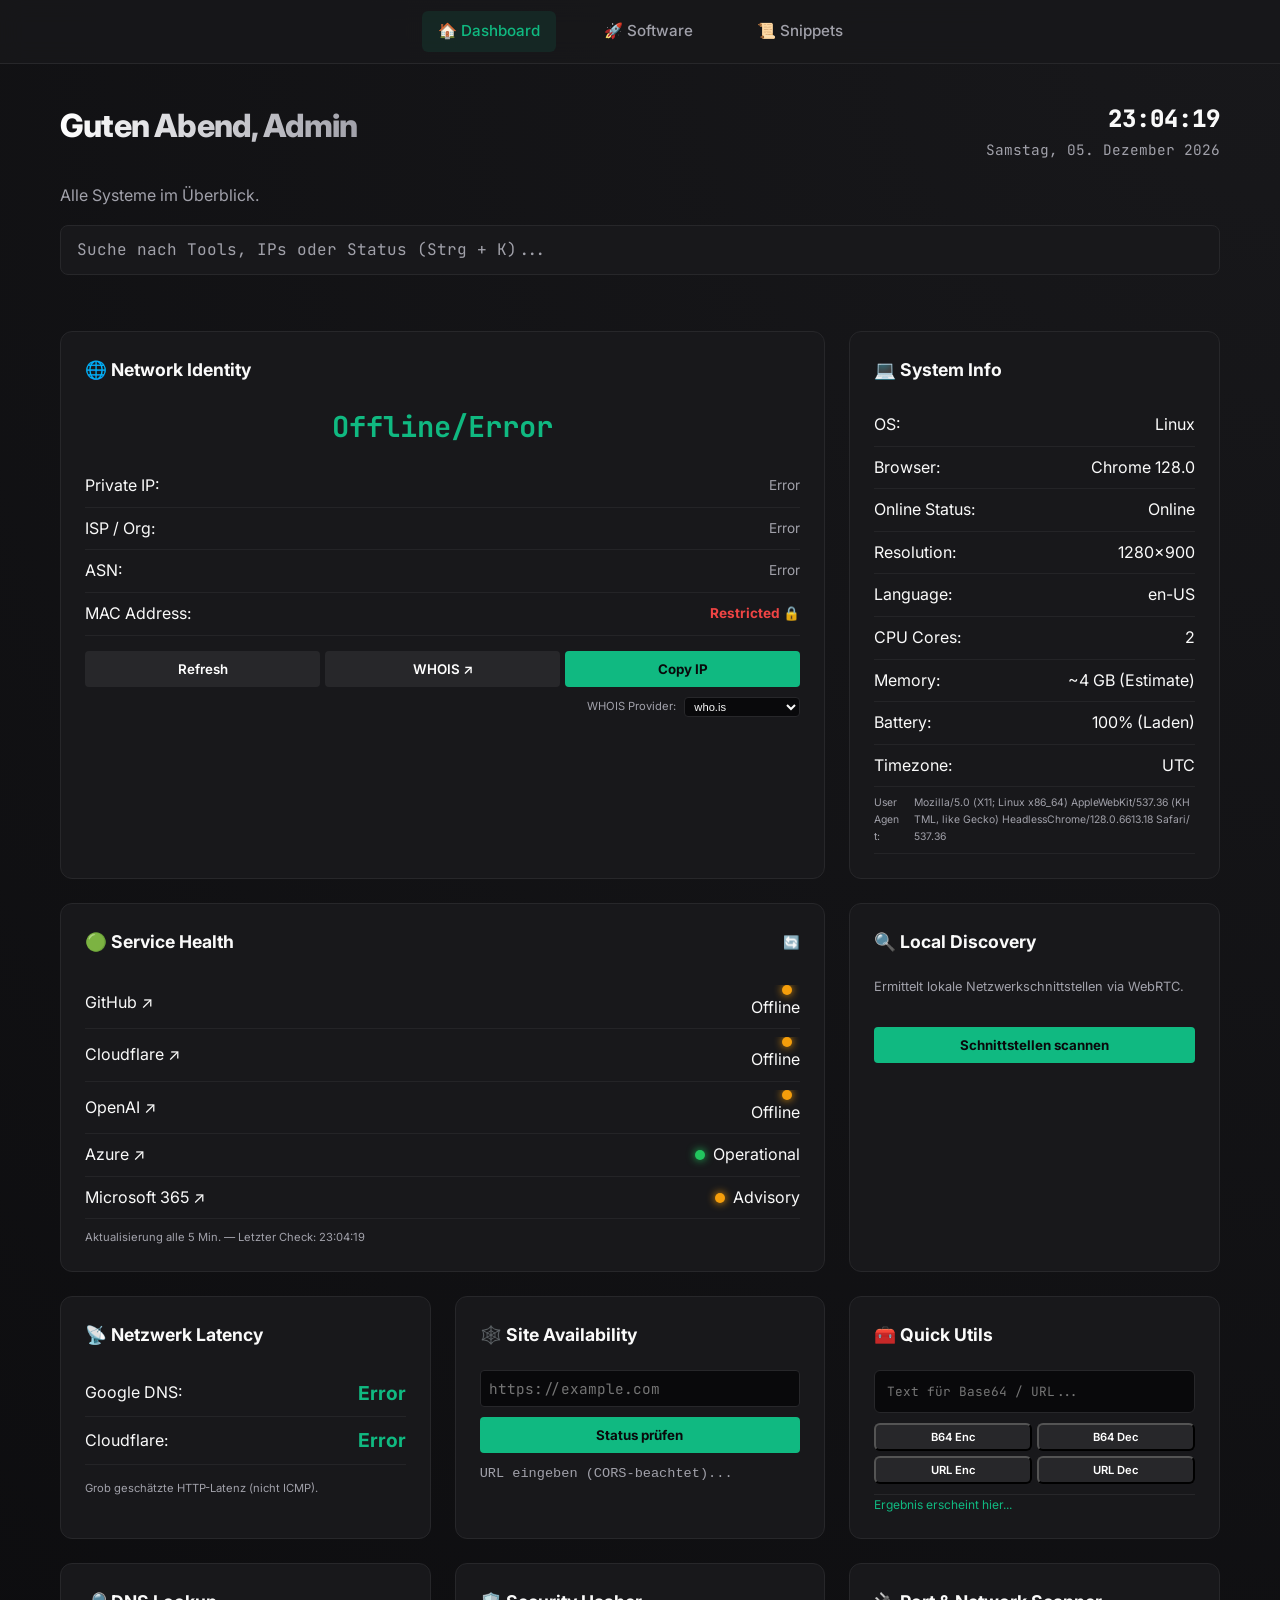
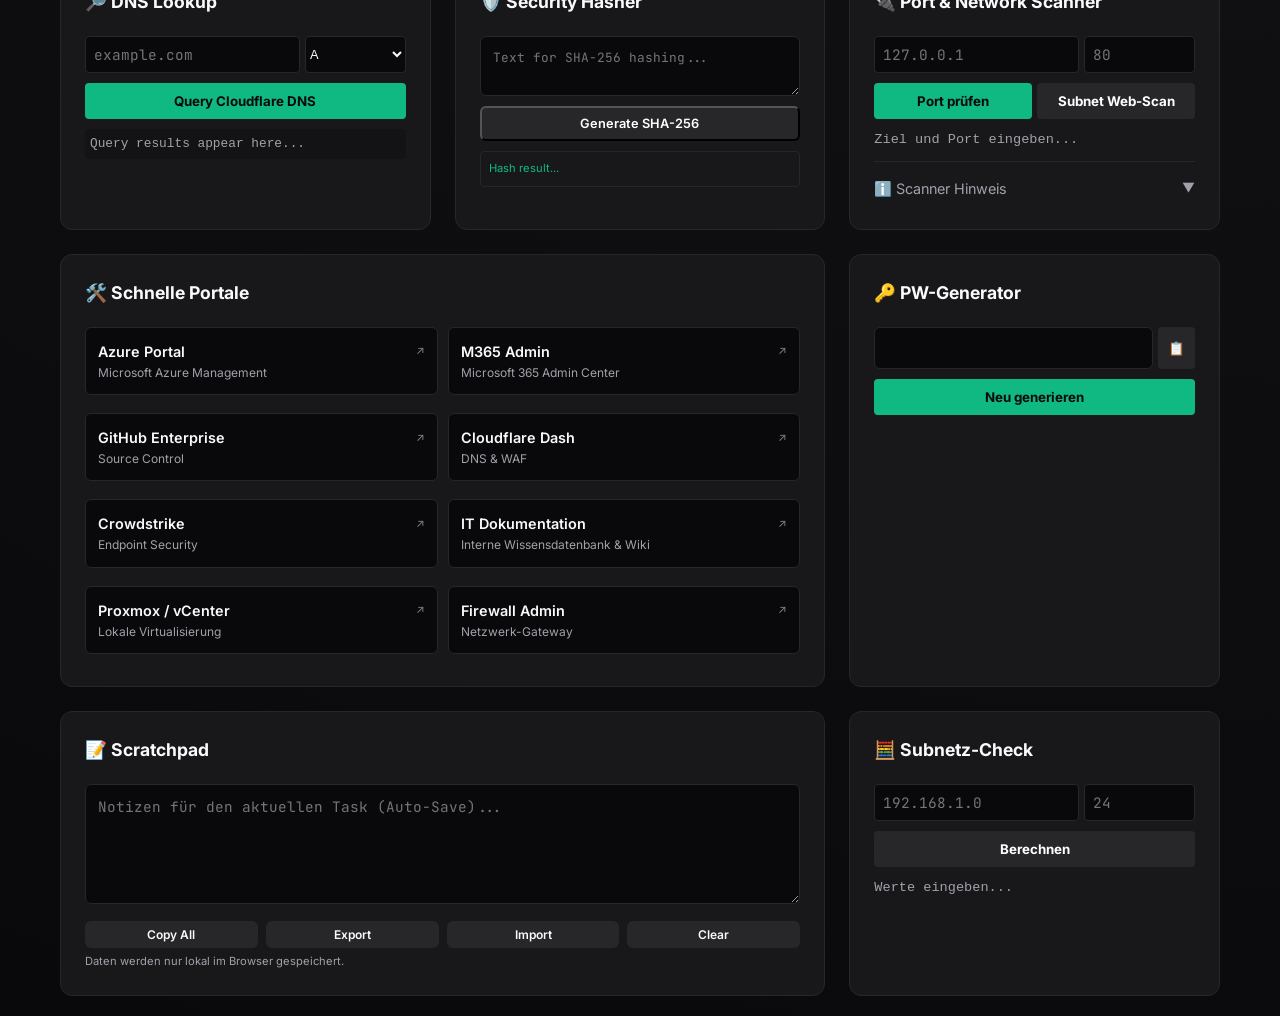
==== commit aa6db91c: "battery and hash gen" ====
--- a/index.html
+++ b/index.html
@@ -162,6 +162,43 @@
                 </div>
             </div>
 
+            <div class="card" data-search-keywords="dns, lookup, records, mx, a, txt, cloudflare, networking">
+                <h2>🔎 DNS Lookup</h2>
+                <div style="display: flex; gap: 5px; margin-bottom: 10px;">
+                    <input type="text" id="dns-query" placeholder="example.com" 
+                        style="flex: 2; background: var(--bg); color: white; border: 1px solid var(--card-border); padding: 8px; border-radius: 4px;">
+                    <select id="dns-type" style="flex: 1; background: var(--bg); color: var(--text); border: 1px solid var(--card-border); border-radius: 4px; font-size: 0.8rem;">
+                        <option value="A">A</option>
+                        <option value="AAAA">AAAA</option>
+                        <option value="MX">MX</option>
+                        <option value="TXT">TXT</option>
+                        <option value="CNAME">CNAME</option>
+                    </select>
+                </div>
+                <button onclick="fetchDNS()" 
+                        style="width: 100%; padding: 10px; background: var(--accent); border: none; border-radius: 4px; color: var(--bg); font-weight: bold; cursor: pointer;">
+                    Query Cloudflare DNS
+                </button>
+                <div id="dns-result" style="margin-top: 10px; font-size: 0.8rem; font-family: monospace; color: var(--subtext); max-height: 100px; overflow-y: auto; background: rgba(0,0,0,0.2); padding: 5px; border-radius: 4px;">
+                    Query results appear here...
+                </div>
+            </div>
+
+            <div class="card" data-search-keywords="hash, sha256, security, crypto, checksum, verification">
+                <h2>🛡️ Security Hasher</h2>
+                <div class="util-box">
+                    <textarea id="hash-input" placeholder="Text for SHA-256 hashing..." style="min-height: 60px; font-size: 0.8rem;"></textarea>
+                    <button onclick="generateHash()" 
+                            style="width: 100%; padding: 8px; background: var(--card-border); color: white; font-size: 0.8rem;">Generate SHA-256</button>
+                    <div style="position: relative;">
+                        <div id="hash-output" style="font-size: 0.7rem; color: var(--accent); word-break: break-all; min-height: 2.5em; border: 1px solid var(--card-border); padding: 8px; border-radius: 4px; cursor: pointer;" 
+                             onclick="copyToClipboard(this.innerText, event)" title="Click to copy">
+                            Hash result...
+                        </div>
+                    </div>
+                </div>
+            </div>
+
             <div class="card" data-search-keywords="port, network, scanner, scan, subnet, netzwerk, ip, check">
                 <h2>🔌 Port & Network Scanner</h2>
                 <div style="display: flex; gap: 5px; margin-bottom: 10px;">
--- a/assets/css/style.css
+++ b/assets/css/style.css
@@ -171,8 +171,9 @@
 /* Grid & Cards */
 .grid {
     display: grid;
-    grid-template-columns: repeat(auto-fill, minmax(320px, 1fr));
+    grid-template-columns: repeat(auto-fit, minmax(300px, 1fr));
     gap: 1.5rem;
+    grid-auto-flow: dense; /* Fills in holes created by hero cards */
 }
 
 /* Hero Cards for Hierarchy */
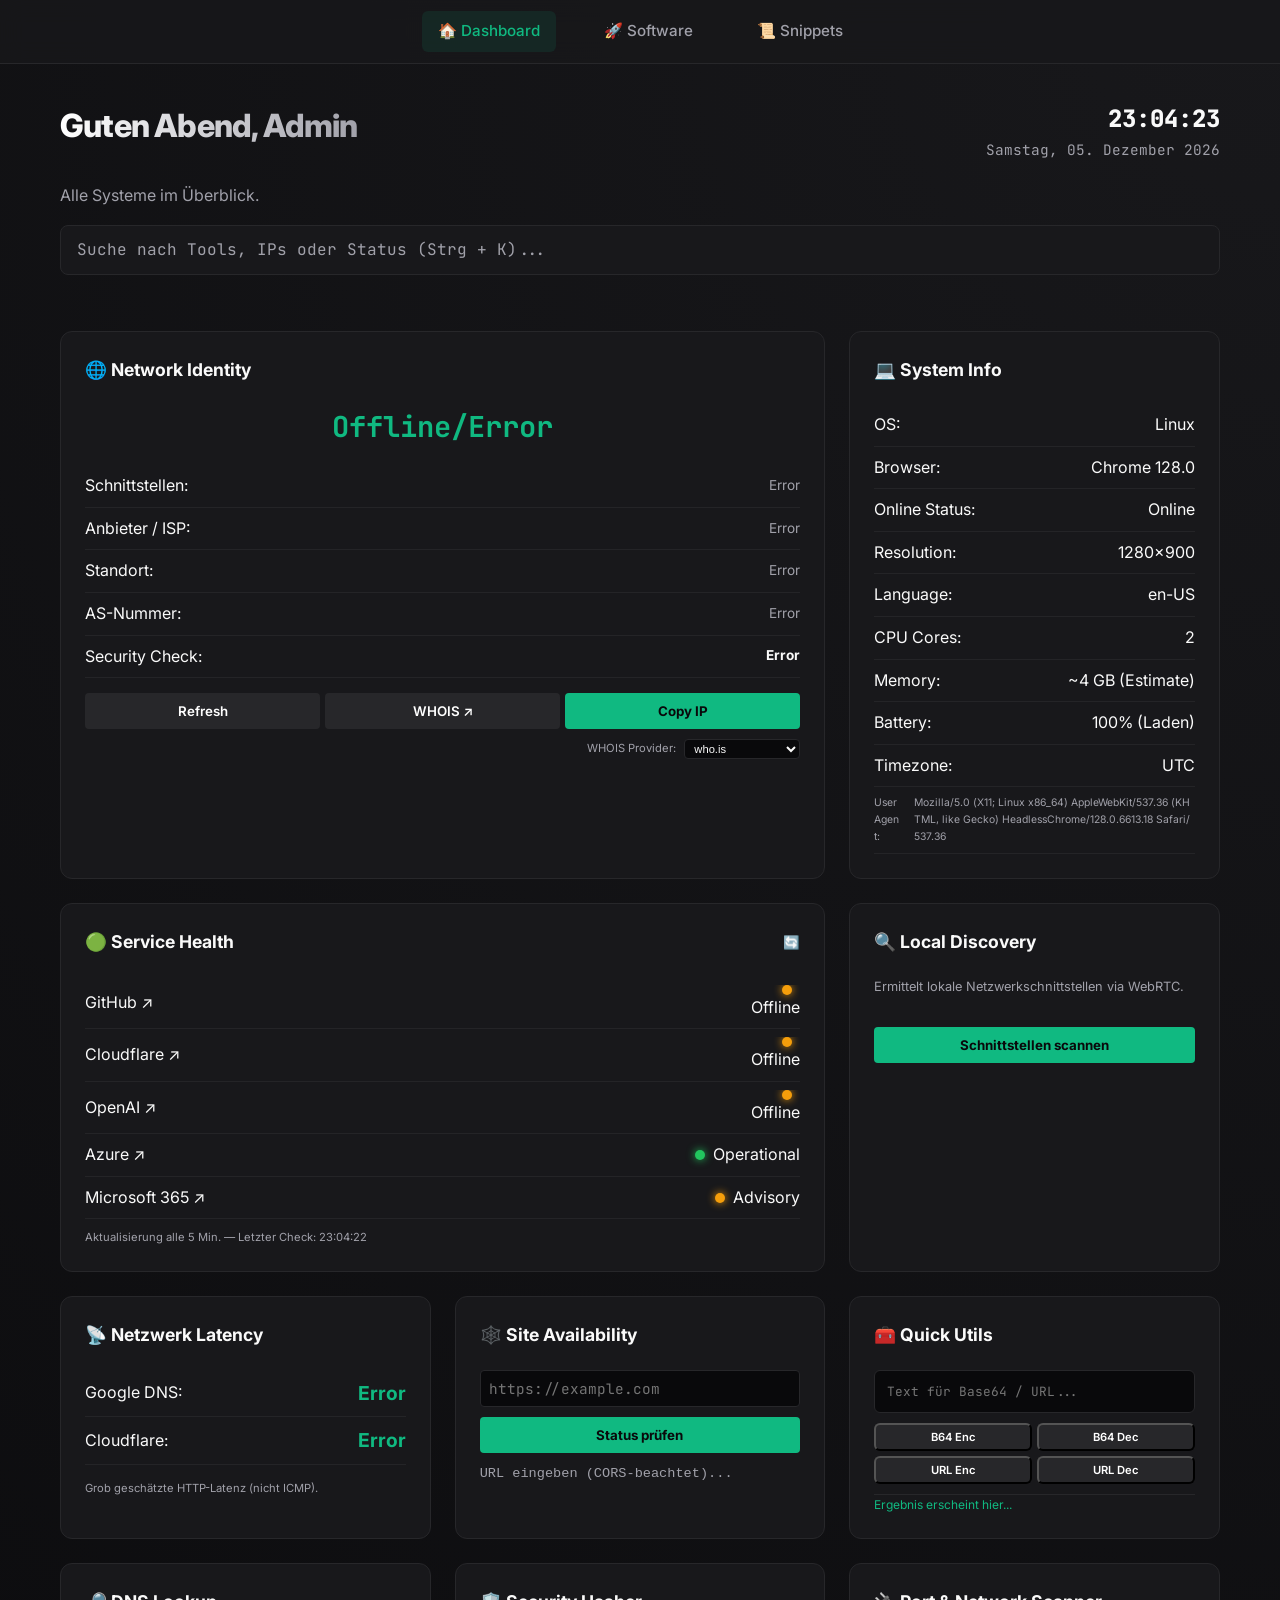
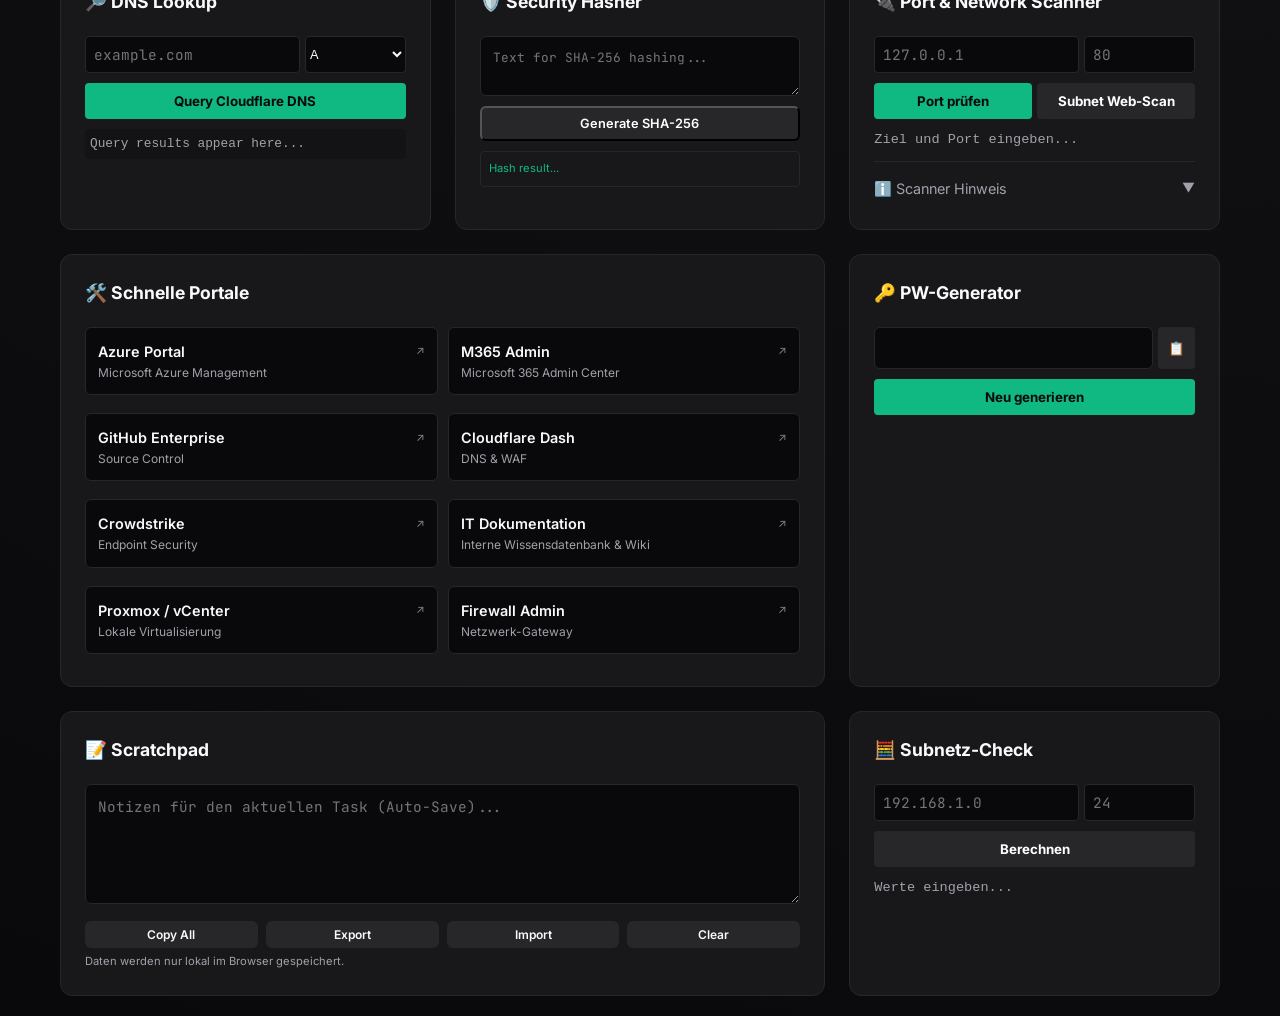
==== commit 1105b891: "network status changes" ====
--- a/index.html
+++ b/index.html
@@ -66,10 +66,11 @@
                 <div id="ip-display" style="font-size: 1.8rem; text-align: center; margin: 15px 0; color: var(--accent); font-family: 'JetBrains Mono', monospace; font-weight: bold;">--.---.---.--</div>
                 
                 <div class="status-list" style="margin-bottom: 15px;">
-                    <div class="status-item"><span>Private IP:</span> <span id="ip-local" style="font-size: 0.85rem; color: var(--subtext);">Lade...</span></div>
-                    <div class="status-item"><span>ISP / Org:</span> <span id="ip-isp" style="font-size: 0.85rem; color: var(--subtext);">Lade...</span></div>
-                    <div class="status-item"><span>ASN:</span> <span id="ip-asn" style="font-size: 0.85rem; color: var(--subtext);">Lade...</span></div>
-                    <div class="status-item"><span>MAC Address:</span> <span title="Browser Security: Web-Apps haben keinen Zugriff auf Hardware-MAC-Adressen, um Tracking zu verhindern." style="cursor: help; font-size: 0.85rem; color: var(--danger); font-weight: bold;">Restricted 🔒</span></div>
+                    <div class="status-item"><span>Schnittstellen:</span> <span id="ip-local" style="font-size: 0.85rem; color: var(--subtext);">Lade...</span></div>
+                    <div class="status-item"><span>Anbieter / ISP:</span> <span id="ip-isp" style="font-size: 0.85rem; color: var(--subtext);">Lade...</span></div>
+                    <div class="status-item"><span>Standort:</span> <span id="ip-location" style="font-size: 0.85rem; color: var(--subtext);">Lade...</span></div>
+                    <div class="status-item"><span>AS-Nummer:</span> <span id="ip-asn" style="font-size: 0.85rem; color: var(--subtext);">Lade...</span></div>
+                    <div class="status-item"><span>Security Check:</span> <span id="ip-security" style="font-size: 0.85rem; font-weight: bold;">Lade...</span></div>
                 </div>
 
                 <div style="display: flex; gap: 5px;">
